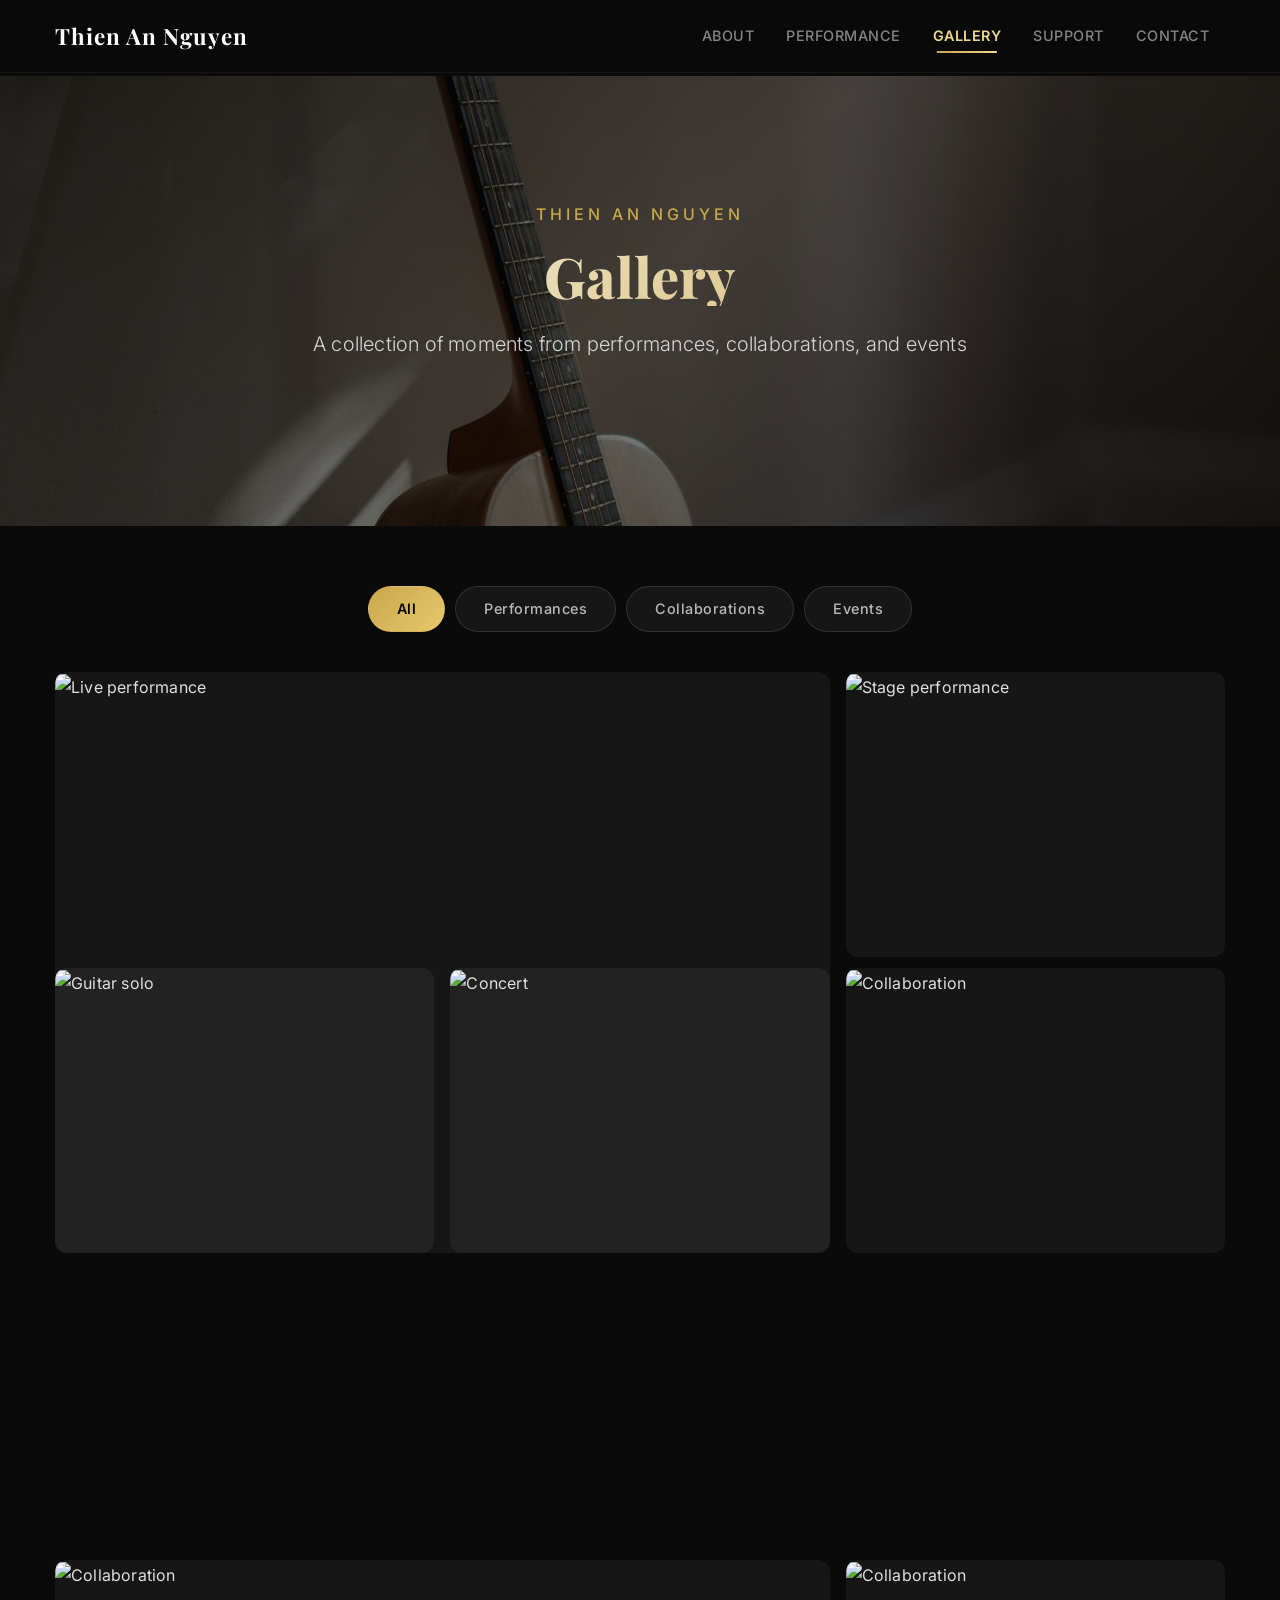
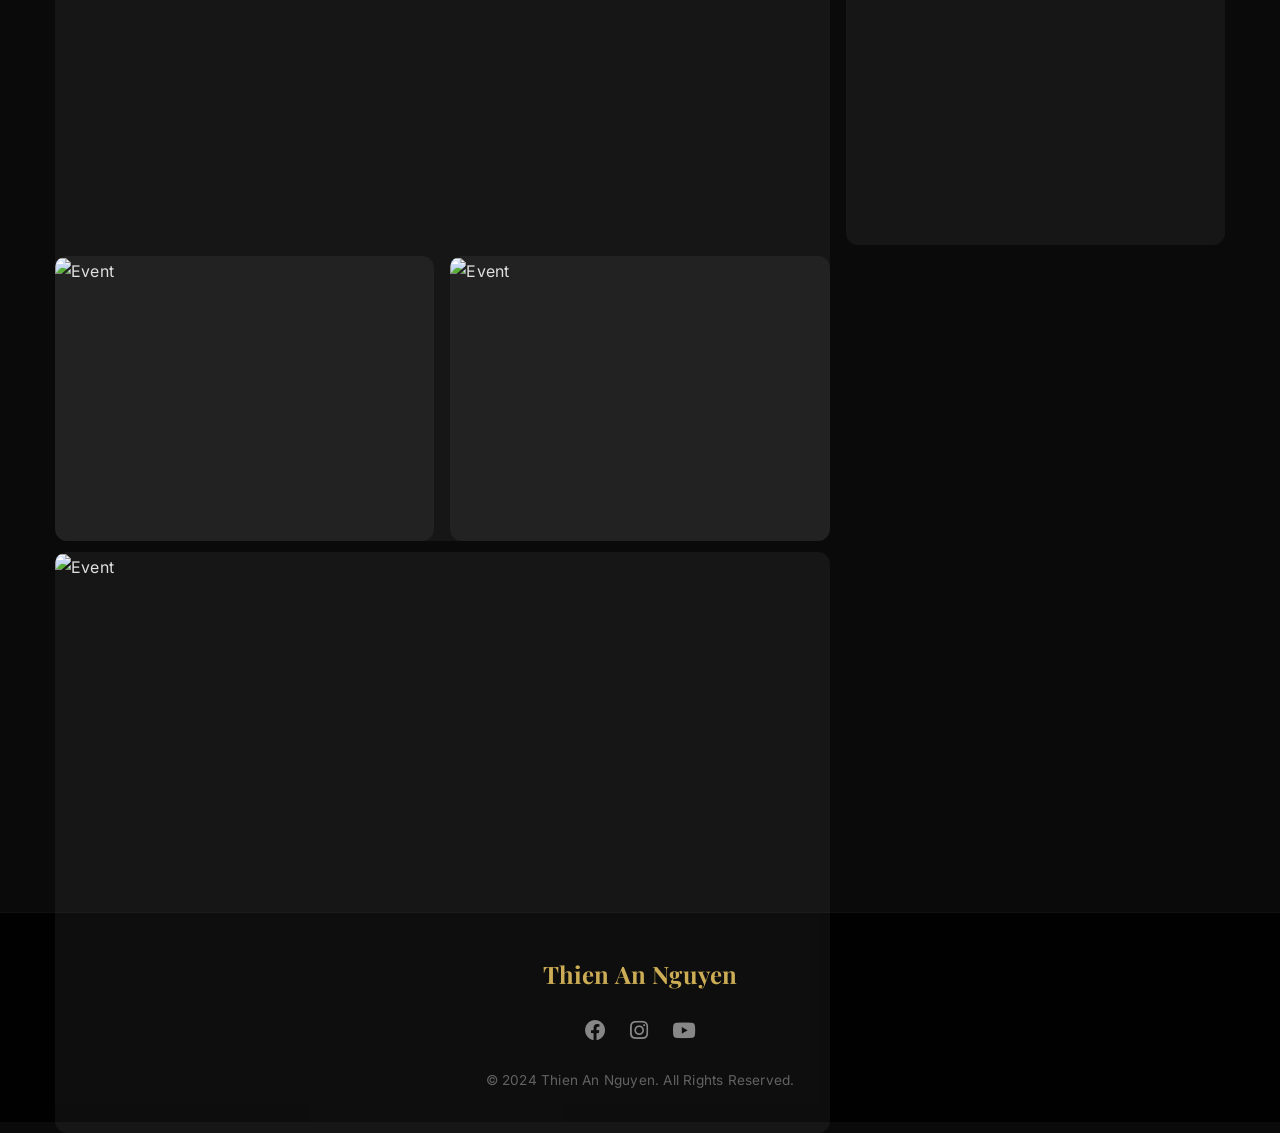
==== gallery/index.html @ f5f7342f "Add gallery page with CSS styles and lightbox functionality - Created index.html for the gallery pag" ====
<!DOCTYPE html>
<html lang="en">

<head>
    <meta charset="UTF-8">
    <meta name="viewport" content="width=device-width, initial-scale=1.0">
    <meta name="description"
        content="Photo gallery of Thien An Nguyen - performances, collaborations, and events.">
    <meta name="robots" content="index,follow">
    <link rel="icon" href="../favicon.ico" type="image/x-icon">
    <title>Gallery - Thien An Nguyen | Professional Guitarist</title>
    <link rel="stylesheet" href="https://maxcdn.bootstrapcdn.com/bootstrap/4.5.2/css/bootstrap.min.css">
    <link rel="stylesheet" href="https://cdnjs.cloudflare.com/ajax/libs/font-awesome/5.15.1/css/all.min.css">
    <link
        href="https://fonts.googleapis.com/css2?family=Inter:wght@300;400;500;600;700&family=Playfair+Display:wght@400;500;600;700;800&display=swap"
        rel="stylesheet">
    <link href="https://unpkg.com/aos@2.3.1/dist/aos.css" rel="stylesheet">
    <link rel="stylesheet" href="../styles.css">
    <link rel="stylesheet" href="gallery.css">
</head>

<body>
    <nav class="navbar navbar-expand-lg navbar-dark fixed-top">
        <div class="container">
            <a class="navbar-brand" href="../">Thien An Nguyen</a>
            <button class="navbar-toggler" type="button" data-toggle="collapse" data-target="#navbarNav"
                aria-controls="navbarNav" aria-expanded="false" aria-label="Toggle navigation">
                <span class="navbar-toggler-icon"></span>
            </button>
            <div class="collapse navbar-collapse" id="navbarNav">
                <ul class="navbar-nav ml-auto">
                    <li class="nav-item">
                        <a class="nav-link" href="../#about">About</a>
                    </li>
                    <li class="nav-item">
                        <a class="nav-link" href="../#featured-video">Performance</a>
                    </li>
                    <li class="nav-item">
                        <a class="nav-link active" href="./">Gallery</a>
                    </li>
                    <li class="nav-item">
                        <a class="nav-link" href="../#donate">Support</a>
                    </li>
                    <li class="nav-item">
                        <a class="nav-link" href="../#contact">Contact</a>
                    </li>
                </ul>
            </div>
        </div>
    </nav>

    <!-- Gallery Hero -->
    <header class="gallery-hero">
        <div class="hero-overlay"></div>
        <div class="container hero-content text-center text-white">
            <p class="hero-subtitle" data-aos="fade-down">Thien An Nguyen</p>
            <h1 class="hero-title" data-aos="fade-up" data-aos-delay="200">Gallery</h1>
            <p class="hero-tagline" data-aos="fade-up" data-aos-delay="400">A collection of moments from performances, collaborations, and events</p>
        </div>
    </header>

    <div class="container gallery-container">
        <!-- Filter Tabs -->
        <div class="gallery-filters text-center" data-aos="fade-up">
            <button class="filter-btn active" data-filter="all">All</button>
            <button class="filter-btn" data-filter="performance">Performances</button>
            <button class="filter-btn" data-filter="collaboration">Collaborations</button>
            <button class="filter-btn" data-filter="event">Events</button>
        </div>

        <!-- Gallery Grid -->
        <div class="gallery-full-grid" data-aos="fade-up" data-aos-delay="200">

            <!--
                HOW TO ADD PHOTOS:
                1. Place your image files in the ../images/gallery/ folder
                2. Copy one of the gallery-item blocks below
                3. Update the src to point to your image: ../images/gallery/your-photo.jpg
                4. Update the alt text to describe the photo
                5. Set data-category to: "performance", "collaboration", or "event"
                6. (Optional) Add class "gallery-item-wide" for a wider photo
                   or "gallery-item-tall" for a taller photo

                Example:
                <div class="gallery-item" data-category="performance">
                    <img src="../images/gallery/my-show.jpg" alt="Live show at venue name" loading="lazy">
                    <div class="gallery-overlay">
                        <div class="gallery-caption">
                            <h4>Show Title</h4>
                            <p>Venue or event name</p>
                        </div>
                    </div>
                </div>
            -->

            <!-- Performance Photos -->
            <div class="gallery-item gallery-item-wide" data-category="performance">
                <img src="../images/gallery/performance-1.jpg" alt="Live performance" loading="lazy">
                <div class="gallery-overlay">
                    <div class="gallery-caption">
                        <h4>Live Performance</h4>
                        <p>San Jose Museum of Arts</p>
                    </div>
                </div>
            </div>

            <div class="gallery-item" data-category="performance">
                <img src="../images/gallery/performance-2.jpg" alt="Stage performance" loading="lazy">
                <div class="gallery-overlay">
                    <div class="gallery-caption">
                        <h4>Stage Performance</h4>
                        <p>Description</p>
                    </div>
                </div>
            </div>

            <div class="gallery-item" data-category="performance">
                <img src="../images/gallery/performance-3.jpg" alt="Guitar solo" loading="lazy">
                <div class="gallery-overlay">
                    <div class="gallery-caption">
                        <h4>Guitar Solo</h4>
                        <p>Description</p>
                    </div>
                </div>
            </div>

            <div class="gallery-item gallery-item-tall" data-category="performance">
                <img src="../images/gallery/performance-4.jpg" alt="Concert" loading="lazy">
                <div class="gallery-overlay">
                    <div class="gallery-caption">
                        <h4>Concert</h4>
                        <p>Description</p>
                    </div>
                </div>
            </div>

            <!-- Collaboration Photos -->
            <div class="gallery-item" data-category="collaboration">
                <img src="../images/gallery/collab-1.jpg" alt="Collaboration" loading="lazy">
                <div class="gallery-overlay">
                    <div class="gallery-caption">
                        <h4>Collaboration</h4>
                        <p>Artist name</p>
                    </div>
                </div>
            </div>

            <div class="gallery-item gallery-item-wide" data-category="collaboration">
                <img src="../images/gallery/collab-2.jpg" alt="Collaboration" loading="lazy">
                <div class="gallery-overlay">
                    <div class="gallery-caption">
                        <h4>Collaboration</h4>
                        <p>Artist name</p>
                    </div>
                </div>
            </div>

            <div class="gallery-item" data-category="collaboration">
                <img src="../images/gallery/collab-3.jpg" alt="Collaboration" loading="lazy">
                <div class="gallery-overlay">
                    <div class="gallery-caption">
                        <h4>Collaboration</h4>
                        <p>Artist name</p>
                    </div>
                </div>
            </div>

            <!-- Event Photos -->
            <div class="gallery-item" data-category="event">
                <img src="../images/gallery/event-1.jpg" alt="Event" loading="lazy">
                <div class="gallery-overlay">
                    <div class="gallery-caption">
                        <h4>Event</h4>
                        <p>Event name</p>
                    </div>
                </div>
            </div>

            <div class="gallery-item" data-category="event">
                <img src="../images/gallery/event-2.jpg" alt="Event" loading="lazy">
                <div class="gallery-overlay">
                    <div class="gallery-caption">
                        <h4>Event</h4>
                        <p>Event name</p>
                    </div>
                </div>
            </div>

            <div class="gallery-item gallery-item-wide" data-category="event">
                <img src="../images/gallery/event-3.jpg" alt="Event" loading="lazy">
                <div class="gallery-overlay">
                    <div class="gallery-caption">
                        <h4>Event</h4>
                        <p>Event name</p>
                    </div>
                </div>
            </div>

        </div>
    </div>

    <!-- Lightbox -->
    <div id="lightbox" class="lightbox">
        <button class="lightbox-close" aria-label="Close lightbox">&times;</button>
        <button class="lightbox-prev" aria-label="Previous image"><i class="fas fa-chevron-left"></i></button>
        <img id="lightbox-img" src="" alt="Gallery image">
        <button class="lightbox-next" aria-label="Next image"><i class="fas fa-chevron-right"></i></button>
        <div class="lightbox-counter"><span id="lightbox-current">1</span> / <span id="lightbox-total">1</span></div>
    </div>

    <footer class="site-footer">
        <div class="container">
            <div class="footer-content">
                <p class="footer-brand">Thien An Nguyen</p>
                <div class="footer-social">
                    <a href="https://www.facebook.com/nguyenthienan95/" aria-label="Facebook"><i class="fab fa-facebook"></i></a>
                    <a href="https://www.instagram.com/nguyenthienan95/" aria-label="Instagram"><i class="fab fa-instagram"></i></a>
                    <a href="https://www.youtube.com/nta105" aria-label="YouTube"><i class="fab fa-youtube"></i></a>
                </div>
                <p class="footer-copy">&copy; 2024 Thien An Nguyen. All Rights Reserved.</p>
            </div>
        </div>
    </footer>

    <script src="https://code.jquery.com/jquery-3.5.1.slim.min.js"></script>
    <script src="https://cdn.jsdelivr.net/npm/@popperjs/core@2.5.4/dist/umd/popper.min.js"></script>
    <script src="https://maxcdn.bootstrapcdn.com/bootstrap/4.5.2/js/bootstrap.min.js"></script>
    <script src="https://unpkg.com/aos@2.3.1/dist/aos.js"></script>
    <script>AOS.init({ duration: 800, once: true, offset: 100 });</script>

    <script>
        // Gallery Filter
        (function () {
            const filterBtns = document.querySelectorAll('.filter-btn');
            const galleryItems = document.querySelectorAll('.gallery-full-grid .gallery-item');

            filterBtns.forEach(btn => {
                btn.addEventListener('click', () => {
                    filterBtns.forEach(b => b.classList.remove('active'));
                    btn.classList.add('active');

                    const filter = btn.getAttribute('data-filter');

                    galleryItems.forEach(item => {
                        if (filter === 'all' || item.getAttribute('data-category') === filter) {
                            item.style.display = '';
                            item.style.animation = 'fadeIn 0.4s ease forwards';
                        } else {
                            item.style.display = 'none';
                        }
                    });
                });
            });
        })();

        // Gallery Lightbox
        (function () {
            const lightbox = document.getElementById('lightbox');
            const lightboxImg = document.getElementById('lightbox-img');
            const lightboxCurrent = document.getElementById('lightbox-current');
            const lightboxTotal = document.getElementById('lightbox-total');
            const galleryItems = document.querySelectorAll('.gallery-full-grid .gallery-item');
            let currentIndex = 0;

            function getVisibleImages() {
                return Array.from(galleryItems)
                    .filter(item => item.style.display !== 'none')
                    .map(item => item.querySelector('img').src);
            }

            galleryItems.forEach((item, index) => {
                item.addEventListener('click', () => {
                    const visibleImages = getVisibleImages();
                    const clickedSrc = item.querySelector('img').src;
                    currentIndex = visibleImages.indexOf(clickedSrc);
                    lightboxImg.src = visibleImages[currentIndex];
                    lightboxCurrent.textContent = currentIndex + 1;
                    lightboxTotal.textContent = visibleImages.length;
                    lightbox.classList.add('active');
                    document.body.style.overflow = 'hidden';
                });
            });

            lightbox.querySelector('.lightbox-close').addEventListener('click', closeLightbox);
            lightbox.querySelector('.lightbox-prev').addEventListener('click', () => navigate(-1));
            lightbox.querySelector('.lightbox-next').addEventListener('click', () => navigate(1));

            lightbox.addEventListener('click', (e) => {
                if (e.target === lightbox) closeLightbox();
            });

            document.addEventListener('keydown', (e) => {
                if (!lightbox.classList.contains('active')) return;
                if (e.key === 'Escape') closeLightbox();
                if (e.key === 'ArrowLeft') navigate(-1);
                if (e.key === 'ArrowRight') navigate(1);
            });

            function closeLightbox() {
                lightbox.classList.remove('active');
                document.body.style.overflow = '';
            }

            function navigate(dir) {
                const visibleImages = getVisibleImages();
                currentIndex = (currentIndex + dir + visibleImages.length) % visibleImages.length;
                lightboxImg.src = visibleImages[currentIndex];
                lightboxCurrent.textContent = currentIndex + 1;
                lightboxTotal.textContent = visibleImages.length;
            }
        })();
    </script>

    <!-- Back to Top Button -->
    <button id="back-to-top" aria-label="Back to top"
        style="display:none;position:fixed;bottom:1rem;right:1rem;z-index:1000;">&#8593;</button>
    <script>
        const backBtn = document.getElementById('back-to-top');
        window.addEventListener('scroll', () => {
            if (window.scrollY > 300) {
                backBtn.style.display = 'flex';
                backBtn.style.alignItems = 'center';
                backBtn.style.justifyContent = 'center';
            } else {
                backBtn.style.display = 'none';
            }
        });
        backBtn.addEventListener('click', () => {
            window.scrollTo({ top: 0, behavior: 'smooth' });
        });
    </script>
</body>

</html>
---- styles.css ----
/* ===== BASE & RESET ===== */
* {
    margin: 0;
    padding: 0;
    box-sizing: border-box;
}

html {
    scroll-behavior: smooth;
    scroll-padding-top: 76px;
}

body {
    font-family: 'Inter', -apple-system, BlinkMacSystemFont, sans-serif;
    letter-spacing: 0.2px;
    line-height: 1.7;
    color: #e0e0e0;
    background: #0a0a0a;
    position: relative;
    padding-top: 0;
    overflow-x: hidden;
}

/* ===== NAVBAR ===== */
.navbar {
    background-color: rgba(10, 10, 10, 0.9);
    backdrop-filter: blur(20px);
    -webkit-backdrop-filter: blur(20px);
    box-shadow: 0 1px 0 rgba(255, 255, 255, 0.05);
    padding: 12px 0;
    transition: all 0.3s ease;
    z-index: 1000;
}

.navbar-brand {
    font-family: 'Playfair Display', serif;
    font-weight: 700;
    font-size: 1.4rem;
    letter-spacing: 1px;
}

.nav-link {
    font-weight: 500;
    font-size: 0.9rem;
    letter-spacing: 0.5px;
    text-transform: uppercase;
    padding: 8px 16px !important;
    transition: all 0.3s ease;
    position: relative;
}

.nav-link::after {
    content: '';
    position: absolute;
    bottom: 4px;
    left: 50%;
    width: 0;
    height: 2px;
    background: linear-gradient(90deg, #c9a84c, #f0d78c);
    transition: all 0.3s ease;
    transform: translateX(-50%);
}

.nav-link:hover::after,
.nav-link.active::after {
    width: 60%;
}

.nav-link:hover {
    color: #f0d78c !important;
}

.nav-link.active {
    color: #f0d78c !important;
    font-weight: 600;
}

/* ===== HERO SECTION ===== */
.hero-section {
    min-height: 100vh;
    display: flex;
    align-items: center;
    justify-content: center;
    position: relative;
    background: url('images/background.avif') no-repeat center center;
    background-size: cover;
    background-attachment: fixed;
}

.hero-overlay {
    position: absolute;
    top: 0;
    left: 0;
    width: 100%;
    height: 100%;
    background: linear-gradient(
        135deg,
        rgba(0, 0, 0, 0.75) 0%,
        rgba(0, 0, 0, 0.5) 50%,
        rgba(0, 0, 0, 0.75) 100%
    );
    z-index: 1;
}

.hero-content {
    position: relative;
    z-index: 2;
    padding: 40px 20px;
}

.hero-subtitle {
    font-size: 1rem;
    font-weight: 500;
    letter-spacing: 4px;
    text-transform: uppercase;
    color: #c9a84c;
    margin-bottom: 16px;
}

.hero-title {
    font-family: 'Playfair Display', serif;
    font-size: 4.5rem;
    font-weight: 800;
    line-height: 1.1;
    margin-bottom: 20px;
    background: linear-gradient(135deg, #ffffff 0%, #c9a84c 100%);
    -webkit-background-clip: text;
    -webkit-text-fill-color: transparent;
    background-clip: text;
}

.hero-tagline {
    font-size: 1.25rem;
    color: rgba(255, 255, 255, 0.8);
    margin-bottom: 40px;
    font-weight: 300;
}

.hero-cta {
    display: flex;
    gap: 16px;
    justify-content: center;
    flex-wrap: wrap;
}

.btn-hero-primary {
    padding: 14px 36px;
    background: linear-gradient(135deg, #c9a84c, #e8c86e);
    color: #0a0a0a;
    font-weight: 600;
    font-size: 0.95rem;
    letter-spacing: 1px;
    text-transform: uppercase;
    border: none;
    border-radius: 50px;
    text-decoration: none;
    transition: all 0.3s ease;
}

.btn-hero-primary:hover {
    transform: translateY(-2px);
    box-shadow: 0 8px 30px rgba(201, 168, 76, 0.4);
    color: #0a0a0a;
    text-decoration: none;
}

.btn-hero-secondary {
    padding: 14px 36px;
    background: transparent;
    color: #fff;
    font-weight: 600;
    font-size: 0.95rem;
    letter-spacing: 1px;
    text-transform: uppercase;
    border: 2px solid rgba(255, 255, 255, 0.3);
    border-radius: 50px;
    text-decoration: none;
    transition: all 0.3s ease;
}

.btn-hero-secondary:hover {
    border-color: #c9a84c;
    color: #c9a84c;
    text-decoration: none;
}

.hero-scroll-indicator {
    position: absolute;
    bottom: 30px;
    left: 50%;
    transform: translateX(-50%);
    z-index: 2;
    animation: bounce 2s infinite;
}

.hero-scroll-indicator a {
    color: rgba(255, 255, 255, 0.5);
    font-size: 1.5rem;
    text-decoration: none;
    transition: color 0.3s ease;
}

.hero-scroll-indicator a:hover {
    color: #c9a84c;
}

@keyframes bounce {
    0%, 20%, 50%, 80%, 100% { transform: translateX(-50%) translateY(0); }
    40% { transform: translateX(-50%) translateY(-10px); }
    60% { transform: translateX(-50%) translateY(-5px); }
}

/* ===== SECTION COMMON ===== */
.container {
    max-width: 1200px;
}

.container.mt-5 {
    padding-top: 40px;
}

section {
    padding: 50px 40px;
    background: rgba(255, 255, 255, 0.03);
    border: 1px solid rgba(255, 255, 255, 0.06);
    border-radius: 16px;
    margin-bottom: 60px;
    backdrop-filter: blur(10px);
    transition: transform 0.3s ease;
    color: #fff;
}

section:hover {
    transform: translateY(-2px);
}

.section-header h2 {
    font-family: 'Playfair Display', serif;
    font-size: 2.5rem;
    font-weight: 700;
    color: #fff;
    text-shadow: none;
}

.section-divider {
    width: 60px;
    height: 3px;
    background: linear-gradient(90deg, #c9a84c, #e8c86e);
    margin: 12px auto 16px;
    border-radius: 2px;
}

.section-subtitle {
    font-size: 1.1rem;
    color: rgba(255, 255, 255, 0.6);
    font-weight: 300;
    margin-top: 8px;
}

/* ===== TYPOGRAPHY ===== */
h1, h2, h3 {
    font-family: 'Playfair Display', serif;
    text-shadow: none;
    color: #fff;
}

p, li {
    font-size: 1.05rem;
    line-height: 1.8;
    color: rgba(255, 255, 255, 0.85);
    text-shadow: none;
}

a {
    color: #c9a84c;
    transition: color 0.3s ease;
}

a:hover {
    color: #e8c86e;
}

/* ===== ABOUT SECTION ===== */
.profile-image {
    width: 100%;
    height: auto;
    max-width: 380px;
    object-fit: contain;
    border: 2px solid rgba(201, 168, 76, 0.3);
    box-shadow: 0 20px 60px rgba(0, 0, 0, 0.3);
    border-radius: 16px;
    transition: transform 0.3s ease, box-shadow 0.3s ease;
}

.profile-image:hover {
    transform: scale(1.02);
    box-shadow: 0 25px 70px rgba(0, 0, 0, 0.4);
}

#about ul {
    list-style: none;
    padding-left: 0;
}

#about ul li {
    padding: 8px 0;
    padding-left: 24px;
    position: relative;
}

#about ul li::before {
    content: '';
    position: absolute;
    left: 0;
    top: 16px;
    width: 8px;
    height: 8px;
    background: #c9a84c;
    border-radius: 50%;
}

/* ===== VIDEO SECTION ===== */
.video-container {
    max-width: 900px;
    margin: 0 auto 60px;
}

.video-wrapper {
    position: relative;
    border-radius: 12px;
    overflow: hidden;
    box-shadow: 0 20px 60px rgba(0, 0, 0, 0.3);
}

.video-overlay {
    position: absolute;
    top: 0;
    left: 0;
    width: 100%;
    height: 100%;
    background: rgba(0, 0, 0, 0.5);
    display: flex;
    justify-content: center;
    align-items: center;
    cursor: pointer;
    z-index: 1;
    transition: opacity 0.3s ease;
}

.video-overlay.hidden {
    opacity: 0;
    pointer-events: none;
}

.play-button {
    background: rgba(201, 168, 76, 0.9);
    border: none;
    border-radius: 50%;
    width: 80px;
    height: 80px;
    display: flex;
    justify-content: center;
    align-items: center;
    transition: transform 0.3s ease, box-shadow 0.3s ease;
}

.play-button i {
    color: #0a0a0a;
    font-size: 1.8rem;
    margin-left: 4px;
}

.play-button:hover {
    transform: scale(1.15);
    background: #c9a84c;
    box-shadow: 0 0 40px rgba(201, 168, 76, 0.5);
}

/* ===== GALLERY SECTION ===== */
.gallery-grid {
    display: grid;
    grid-template-columns: repeat(3, 1fr);
    gap: 16px;
    margin-top: 20px;
}

.gallery-item {
    position: relative;
    overflow: hidden;
    border-radius: 12px;
    cursor: pointer;
    aspect-ratio: 4/3;
    background: rgba(255, 255, 255, 0.05);
}

.gallery-item img {
    width: 100%;
    height: 100%;
    object-fit: cover;
    transition: transform 0.5s ease;
}

.gallery-item:hover img {
    transform: scale(1.1);
}

.gallery-overlay {
    position: absolute;
    top: 0;
    left: 0;
    width: 100%;
    height: 100%;
    background: rgba(0, 0, 0, 0.5);
    display: flex;
    align-items: center;
    justify-content: center;
    opacity: 0;
    transition: opacity 0.3s ease;
}

.gallery-overlay i {
    color: #fff;
    font-size: 1.5rem;
}

.gallery-item:hover .gallery-overlay {
    opacity: 1;
}

/* Gallery highlights on main page - 2x2 grid */
.gallery-highlights {
    grid-template-columns: repeat(2, 1fr);
    max-width: 900px;
    margin: 0 auto;
}

/* View Full Gallery button */
.btn-view-gallery {
    display: inline-block;
    padding: 14px 40px;
    background: transparent;
    color: #c9a84c;
    font-weight: 600;
    font-size: 0.95rem;
    letter-spacing: 1px;
    text-transform: uppercase;
    border: 2px solid rgba(201, 168, 76, 0.4);
    border-radius: 50px;
    text-decoration: none;
    transition: all 0.3s ease;
    margin-top: 10px;
}

.btn-view-gallery:hover {
    background: linear-gradient(135deg, #c9a84c, #e8c86e);
    color: #0a0a0a;
    border-color: transparent;
    text-decoration: none;
    transform: translateY(-2px);
    box-shadow: 0 8px 30px rgba(201, 168, 76, 0.3);
}

@media (max-width: 767px) {
    .gallery-grid {
        grid-template-columns: repeat(2, 1fr);
        gap: 10px;
    }
}

@media (max-width: 480px) {
    .gallery-grid {
        grid-template-columns: 1fr;
    }
}

/* ===== LIGHTBOX ===== */
.lightbox {
    position: fixed;
    top: 0;
    left: 0;
    width: 100%;
    height: 100%;
    background: rgba(0, 0, 0, 0.95);
    display: flex;
    align-items: center;
    justify-content: center;
    z-index: 9999;
    opacity: 0;
    visibility: hidden;
    transition: opacity 0.3s ease, visibility 0.3s ease;
}

.lightbox.active {
    opacity: 1;
    visibility: visible;
}

.lightbox img {
    max-width: 90%;
    max-height: 85vh;
    border-radius: 8px;
    object-fit: contain;
}

.lightbox-close {
    position: absolute;
    top: 20px;
    right: 30px;
    font-size: 2.5rem;
    color: #fff;
    background: none;
    border: none;
    cursor: pointer;
    transition: color 0.3s ease;
    z-index: 10000;
}

.lightbox-close:hover {
    color: #c9a84c;
}

.lightbox-prev,
.lightbox-next {
    position: absolute;
    top: 50%;
    transform: translateY(-50%);
    font-size: 2rem;
    color: #fff;
    background: rgba(255, 255, 255, 0.1);
    border: none;
    cursor: pointer;
    padding: 15px 20px;
    border-radius: 50%;
    transition: all 0.3s ease;
}

.lightbox-prev { left: 20px; }
.lightbox-next { right: 20px; }

.lightbox-prev:hover,
.lightbox-next:hover {
    background: rgba(201, 168, 76, 0.3);
    color: #c9a84c;
}

/* ===== SUPPORT / DONATE SECTION ===== */
#donate {
    max-width: 800px;
    margin: 0 auto 60px;
}

#donate > p {
    text-align: center;
    max-width: 700px;
    margin: 0 auto 40px;
    font-size: 1.1rem;
    color: rgba(255, 255, 255, 0.7);
}

.support-card {
    text-align: center;
    padding: 30px;
    background: rgba(255, 255, 255, 0.04);
    border: 1px solid rgba(255, 255, 255, 0.08);
    border-radius: 12px;
    margin: 0 auto;
    max-width: 600px;
    transition: transform 0.3s ease, box-shadow 0.3s ease;
}

.support-card:hover {
    transform: translateY(-4px);
    box-shadow: 0 12px 40px rgba(0, 0, 0, 0.2);
    border-color: rgba(201, 168, 76, 0.2);
}

.support-card h3 {
    font-size: 1.8rem;
    margin-bottom: 16px;
    color: #c9a84c;
}

.support-card p {
    font-size: 1.2rem;
    margin-bottom: 8px;
}

.qr-container {
    padding: 20px;
    background: rgba(255, 255, 255, 0.08);
    border-radius: 12px;
    margin: 0 auto;
    max-width: 500px;
}

.venmo-qr {
    width: 100%;
    max-width: 400px;
    height: auto;
    display: block;
    margin: 0 auto;
    border-radius: 8px;
}

/* ===== CONTACT FORM ===== */
.contact-form .form-control {
    background: rgba(255, 255, 255, 0.06);
    border: 1px solid rgba(255, 255, 255, 0.1);
    border-radius: 10px;
    color: #fff;
    padding: 14px 18px;
    font-size: 1rem;
    transition: all 0.3s ease;
}

.contact-form .form-control::placeholder {
    color: rgba(255, 255, 255, 0.35);
}

.contact-form .form-control:focus {
    background: rgba(255, 255, 255, 0.08);
    border-color: rgba(201, 168, 76, 0.5);
    box-shadow: 0 0 0 3px rgba(201, 168, 76, 0.1);
    color: #fff;
}

.contact-form label {
    font-weight: 500;
    font-size: 0.9rem;
    letter-spacing: 0.5px;
    color: rgba(255, 255, 255, 0.7);
    margin-bottom: 6px;
}

.btn-submit {
    padding: 14px 48px;
    background: linear-gradient(135deg, #c9a84c, #e8c86e);
    color: #0a0a0a;
    font-weight: 600;
    font-size: 1rem;
    letter-spacing: 1px;
    text-transform: uppercase;
    border: none;
    border-radius: 50px;
    cursor: pointer;
    transition: all 0.3s ease;
    margin-top: 10px;
}

.btn-submit:hover {
    transform: translateY(-2px);
    box-shadow: 0 8px 30px rgba(201, 168, 76, 0.4);
}

/* ===== CONNECT / CONTACT INFO ===== */
.contact-info-card {
    padding: 20px;
    background: rgba(255, 255, 255, 0.04);
    border: 1px solid rgba(255, 255, 255, 0.08);
    border-radius: 12px;
    transition: all 0.3s ease;
}

.contact-info-card:hover {
    border-color: rgba(201, 168, 76, 0.2);
}

.contact-icon {
    width: 50px;
    height: 50px;
    display: flex;
    align-items: center;
    justify-content: center;
    background: rgba(201, 168, 76, 0.1);
    border-radius: 50%;
    margin: 0 auto 12px;
    color: #c9a84c;
    font-size: 1.2rem;
}

.contact-info-card p {
    margin: 0;
    font-size: 1rem;
}

.contact-info-card a {
    color: #c9a84c;
    text-decoration: none;
}

/* Social Icons */
.social-icon {
    display: block;
    text-align: center;
    margin: 0 auto;
    text-decoration: none;
    padding: 15px;
}

.social-handle {
    display: block;
    text-align: center;
    margin-top: 10px;
    font-size: 0.9rem;
    color: rgba(255, 255, 255, 0.7);
}

.social-icon i {
    font-size: 2.5rem;
    transition: all 0.3s ease;
}

.social-icon:hover i {
    transform: scale(1.15);
    filter: brightness(1.3);
}

.facebook i { color: #1877F2; }

.instagram i {
    background: radial-gradient(circle farthest-corner at 30% 107%, #fdf497 0%, #fdf497 5%, #fd5949 45%, #d6249f 60%, #285AEB 90%);
    -webkit-background-clip: text;
    -webkit-text-fill-color: transparent;
    background-clip: text;
}

.youtube i { color: #FF0000; }

.social-card {
    padding: 15px;
    border-radius: 12px;
    transition: all 0.3s ease;
}

.social-card:hover {
    transform: translateY(-4px);
    background: rgba(255, 255, 255, 0.05);
}

/* ===== FOOTER ===== */
.site-footer {
    background: rgba(0, 0, 0, 0.9);
    border-top: 1px solid rgba(255, 255, 255, 0.06);
    padding: 40px 0 30px;
    margin-top: 0;
    color: #fff;
}

.footer-content {
    text-align: center;
}

.footer-brand {
    font-family: 'Playfair Display', serif;
    font-size: 1.5rem;
    font-weight: 700;
    color: #c9a84c;
    margin-bottom: 16px;
}

.footer-social {
    display: flex;
    gap: 24px;
    justify-content: center;
    margin-bottom: 20px;
}

.footer-social a {
    color: rgba(255, 255, 255, 0.5);
    font-size: 1.3rem;
    transition: all 0.3s ease;
    text-decoration: none;
}

.footer-social a:hover {
    color: #c9a84c;
    transform: translateY(-2px);
}

.footer-copy {
    font-size: 0.85rem;
    color: rgba(255, 255, 255, 0.35);
    margin: 0;
}

/* ===== BACK TO TOP ===== */
#back-to-top {
    display: none;
    position: fixed;
    bottom: 1.5rem;
    right: 1.5rem;
    background: linear-gradient(135deg, #c9a84c, #e8c86e) !important;
    color: #0a0a0a !important;
    border: none;
    border-radius: 50%;
    width: 48px;
    height: 48px;
    font-size: 1.3rem;
    cursor: pointer;
    z-index: 1000;
    transition: all 0.3s ease;
    box-shadow: 0 4px 20px rgba(201, 168, 76, 0.3);
}

#back-to-top:hover {
    transform: translateY(-3px);
    box-shadow: 0 8px 30px rgba(201, 168, 76, 0.5);
}

/* ===== UTILITY ===== */
.hidden {
    display: none !important;
}

/* ===== RESPONSIVE ===== */
@media (max-width: 991px) {
    .hero-title {
        font-size: 3rem;
    }

    section {
        padding: 35px 25px;
    }
}

@media (max-width: 767px) {
    .hero-title {
        font-size: 2.5rem;
    }

    .hero-subtitle {
        font-size: 0.85rem;
        letter-spacing: 2px;
    }

    .hero-tagline {
        font-size: 1rem;
    }

    .section-header h2 {
        font-size: 2rem;
    }

    section {
        padding: 30px 20px;
        margin-bottom: 40px;
    }

    .profile-image {
        max-width: 280px;
    }

    .venmo-qr {
        max-width: 300px;
    }

    .btn-hero-primary,
    .btn-hero-secondary {
        padding: 12px 28px;
        font-size: 0.85rem;
    }
}

@media (max-width: 480px) {
    .hero-title {
        font-size: 2rem;
    }

    .hero-cta {
        flex-direction: column;
        align-items: center;
    }
}
---- gallery/gallery.css ----
/* ===== Gallery Page Specific Styles ===== */

body {
    padding-top: 76px;
}

/* Gallery Hero - shorter than main page */
.gallery-hero {
    min-height: 50vh;
    display: flex;
    align-items: center;
    justify-content: center;
    position: relative;
    background: url('../images/background.avif') no-repeat center center;
    background-size: cover;
    background-attachment: fixed;
}

.gallery-hero .hero-title {
    font-size: 3.5rem;
}

/* Gallery Container */
.gallery-container {
    padding: 60px 15px 80px;
}

/* Filter Buttons */
.gallery-filters {
    margin-bottom: 40px;
    display: flex;
    flex-wrap: wrap;
    gap: 10px;
    justify-content: center;
}

.filter-btn {
    padding: 10px 28px;
    background: rgba(255, 255, 255, 0.05);
    border: 1px solid rgba(255, 255, 255, 0.12);
    border-radius: 50px;
    color: rgba(255, 255, 255, 0.7);
    font-family: 'Inter', sans-serif;
    font-size: 0.9rem;
    font-weight: 500;
    letter-spacing: 0.5px;
    cursor: pointer;
    transition: all 0.3s ease;
}

.filter-btn:hover {
    background: rgba(201, 168, 76, 0.1);
    border-color: rgba(201, 168, 76, 0.3);
    color: #c9a84c;
}

.filter-btn.active {
    background: linear-gradient(135deg, #c9a84c, #e8c86e);
    border-color: transparent;
    color: #0a0a0a;
    font-weight: 600;
}

/* Masonry-style Gallery Grid */
.gallery-full-grid {
    display: grid;
    grid-template-columns: repeat(3, 1fr);
    grid-auto-rows: 280px;
    gap: 16px;
}

.gallery-full-grid .gallery-item {
    position: relative;
    overflow: hidden;
    border-radius: 12px;
    cursor: pointer;
    background: rgba(255, 255, 255, 0.05);
}

.gallery-full-grid .gallery-item img {
    width: 100%;
    height: 100%;
    object-fit: cover;
    transition: transform 0.6s ease;
}

.gallery-full-grid .gallery-item:hover img {
    transform: scale(1.08);
}

/* Wide items span 2 columns */
.gallery-item-wide {
    grid-column: span 2;
}

/* Tall items span 2 rows */
.gallery-item-tall {
    grid-row: span 2;
}

/* Gallery overlay with caption */
.gallery-full-grid .gallery-overlay {
    position: absolute;
    top: 0;
    left: 0;
    width: 100%;
    height: 100%;
    background: linear-gradient(
        to top,
        rgba(0, 0, 0, 0.8) 0%,
        rgba(0, 0, 0, 0) 60%
    );
    display: flex;
    align-items: flex-end;
    padding: 24px;
    opacity: 0;
    transition: opacity 0.3s ease;
}

.gallery-full-grid .gallery-item:hover .gallery-overlay {
    opacity: 1;
}

.gallery-caption h4 {
    font-family: 'Playfair Display', serif;
    font-size: 1.2rem;
    font-weight: 600;
    color: #fff;
    margin-bottom: 4px;
}

.gallery-caption p {
    font-size: 0.85rem;
    color: rgba(255, 255, 255, 0.7);
    margin: 0;
}

/* Lightbox counter */
.lightbox-counter {
    position: absolute;
    bottom: 24px;
    left: 50%;
    transform: translateX(-50%);
    color: rgba(255, 255, 255, 0.6);
    font-size: 0.9rem;
    font-weight: 500;
    letter-spacing: 2px;
}

/* Fade-in animation for filtered items */
@keyframes fadeIn {
    from {
        opacity: 0;
        transform: scale(0.95);
    }
    to {
        opacity: 1;
        transform: scale(1);
    }
}

/* Responsive */
@media (max-width: 991px) {
    .gallery-full-grid {
        grid-template-columns: repeat(2, 1fr);
        grid-auto-rows: 240px;
    }

    .gallery-hero .hero-title {
        font-size: 2.8rem;
    }
}

@media (max-width: 575px) {
    .gallery-full-grid {
        grid-template-columns: 1fr;
        grid-auto-rows: 250px;
    }

    .gallery-item-wide {
        grid-column: span 1;
    }

    .gallery-container {
        padding: 40px 10px 60px;
    }

    .gallery-hero .hero-title {
        font-size: 2.2rem;
    }

    .filter-btn {
        padding: 8px 20px;
        font-size: 0.8rem;
    }
}
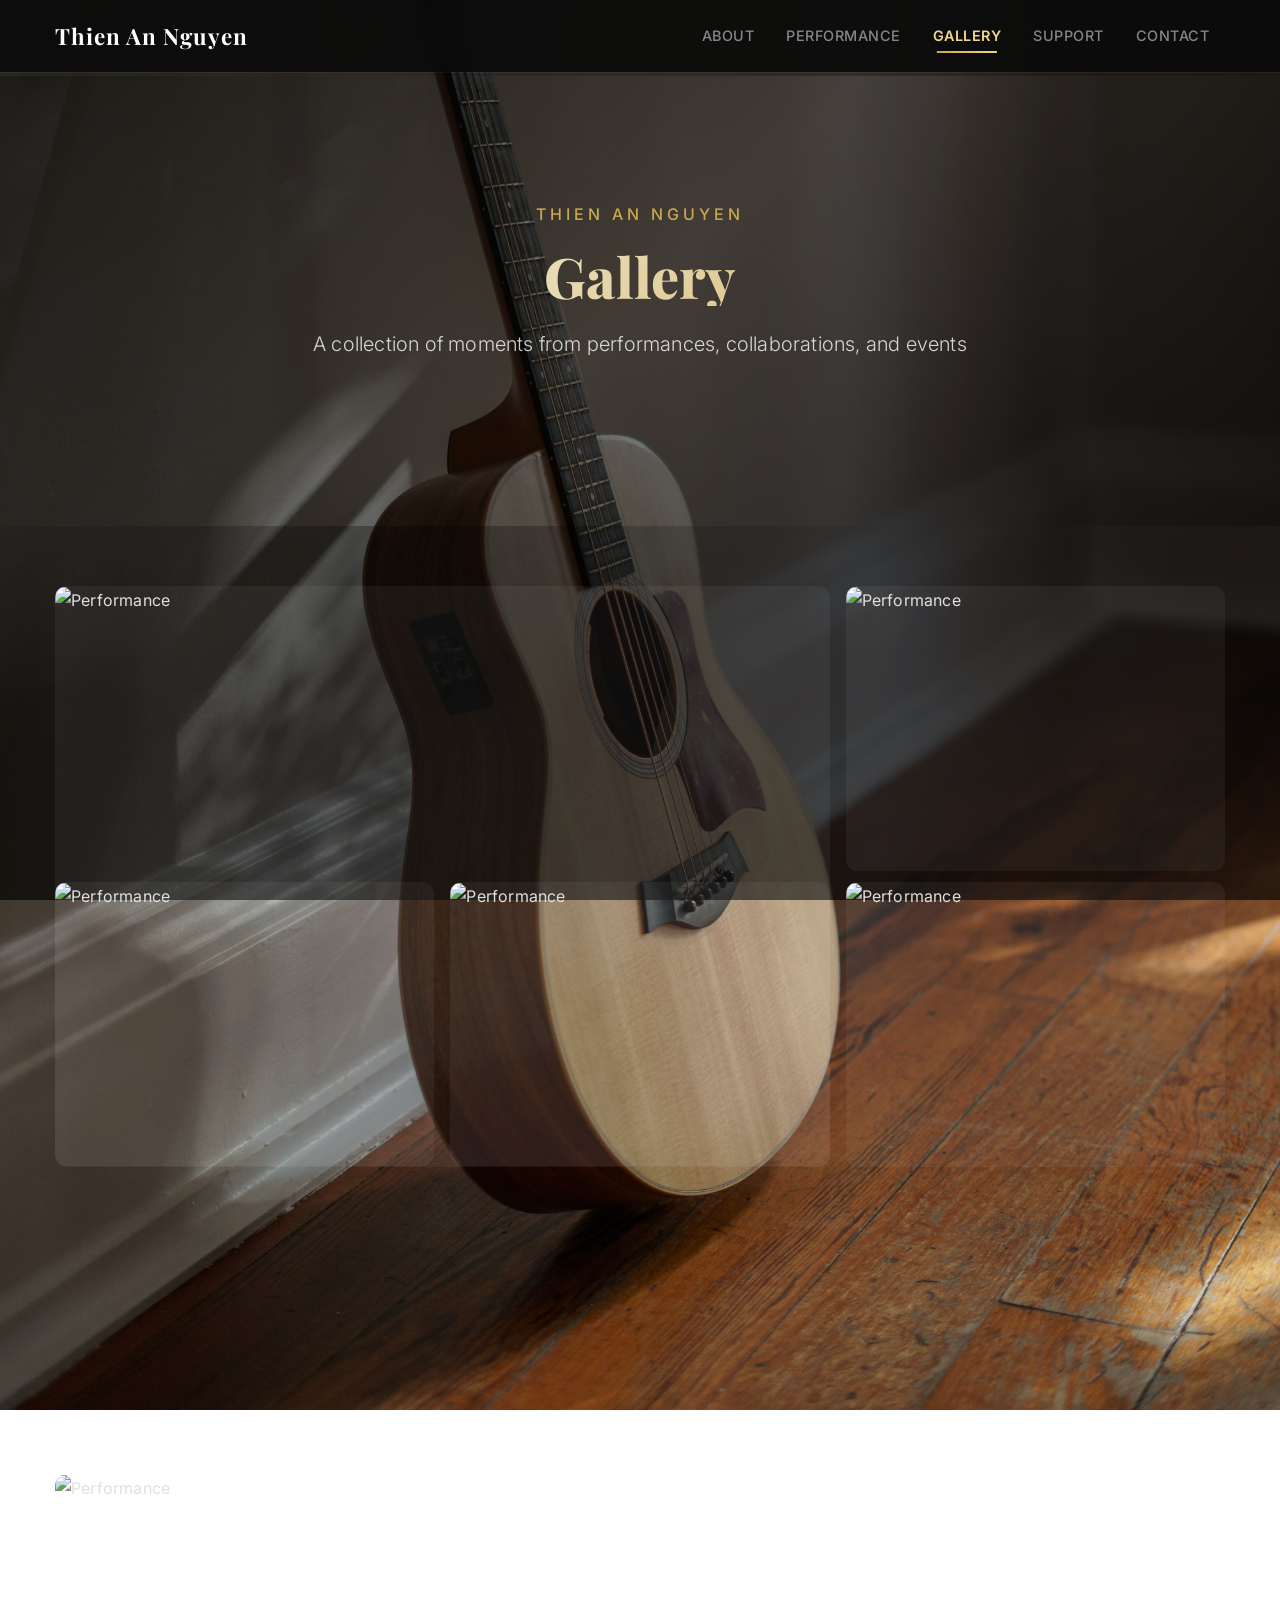
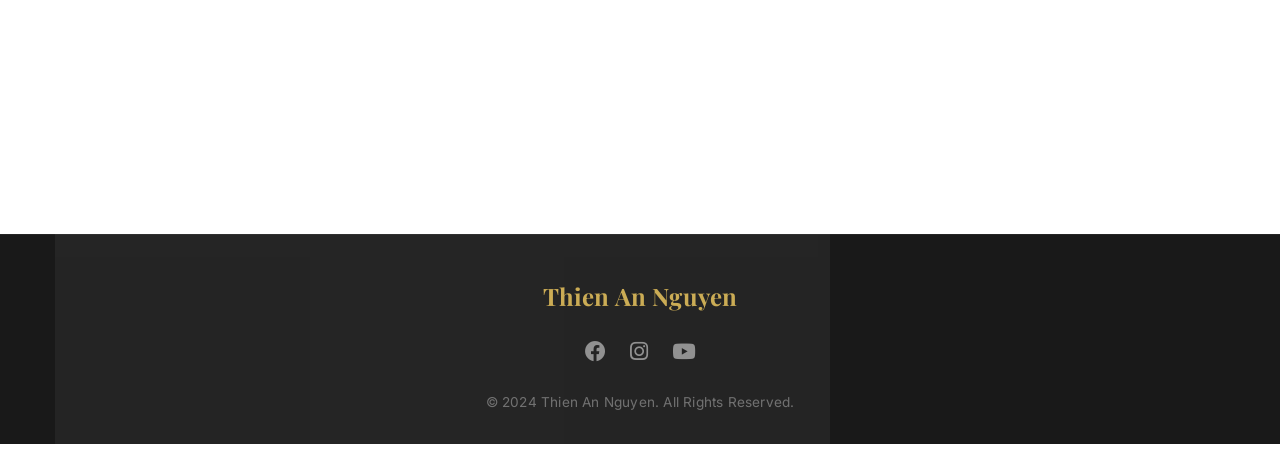
==== commit 0e6eac86: "refactor: remove filter buttons and related functionality from gallery, update video section layout " ====
--- a/gallery/index.html
+++ b/gallery/index.html
@@ -60,16 +60,8 @@
     </header>
 
     <div class="container gallery-container">
-        <!-- Filter Tabs -->
-        <div class="gallery-filters text-center" data-aos="fade-up">
-            <button class="filter-btn active" data-filter="all">All</button>
-            <button class="filter-btn" data-filter="performance">Performances</button>
-            <button class="filter-btn" data-filter="collaboration">Collaborations</button>
-            <button class="filter-btn" data-filter="event">Events</button>
-        </div>
-
         <!-- Gallery Grid -->
-        <div class="gallery-full-grid" data-aos="fade-up" data-aos-delay="200">
+        <div class="gallery-full-grid" data-aos="fade-up">
 
             <!--
                 HOW TO ADD PHOTOS:
@@ -77,12 +69,11 @@
                 2. Copy one of the gallery-item blocks below
                 3. Update the src to point to your image: ../images/gallery/your-photo.jpg
                 4. Update the alt text to describe the photo
-                5. Set data-category to: "performance", "collaboration", or "event"
-                6. (Optional) Add class "gallery-item-wide" for a wider photo
+                5. (Optional) Add class "gallery-item-wide" for a wider photo
                    or "gallery-item-tall" for a taller photo
 
                 Example:
-                <div class="gallery-item" data-category="performance">
+                <div class="gallery-item">
                     <img src="../images/gallery/my-show.jpg" alt="Live show at venue name" loading="lazy">
                     <div class="gallery-overlay">
                         <div class="gallery-caption">
@@ -93,105 +84,62 @@
                 </div>
             -->
 
-            <!-- Performance Photos -->
-            <div class="gallery-item gallery-item-wide" data-category="performance">
-                <img src="../images/gallery/performance-1.jpg" alt="Live performance" loading="lazy">
-                <div class="gallery-overlay">
-                    <div class="gallery-caption">
-                        <h4>Live Performance</h4>
-                        <p>San Jose Museum of Arts</p>
-                    </div>
-                </div>
-            </div>
-
-            <div class="gallery-item" data-category="performance">
-                <img src="../images/gallery/performance-2.jpg" alt="Stage performance" loading="lazy">
-                <div class="gallery-overlay">
-                    <div class="gallery-caption">
-                        <h4>Stage Performance</h4>
-                        <p>Description</p>
-                    </div>
-                </div>
-            </div>
-
-            <div class="gallery-item" data-category="performance">
-                <img src="../images/gallery/performance-3.jpg" alt="Guitar solo" loading="lazy">
-                <div class="gallery-overlay">
-                    <div class="gallery-caption">
-                        <h4>Guitar Solo</h4>
-                        <p>Description</p>
-                    </div>
-                </div>
-            </div>
-
-            <div class="gallery-item gallery-item-tall" data-category="performance">
-                <img src="../images/gallery/performance-4.jpg" alt="Concert" loading="lazy">
-                <div class="gallery-overlay">
-                    <div class="gallery-caption">
-                        <h4>Concert</h4>
-                        <p>Description</p>
-                    </div>
-                </div>
-            </div>
-
-            <!-- Collaboration Photos -->
-            <div class="gallery-item" data-category="collaboration">
-                <img src="../images/gallery/collab-1.jpg" alt="Collaboration" loading="lazy">
-                <div class="gallery-overlay">
-                    <div class="gallery-caption">
-                        <h4>Collaboration</h4>
-                        <p>Artist name</p>
-                    </div>
-                </div>
-            </div>
-
-            <div class="gallery-item gallery-item-wide" data-category="collaboration">
-                <img src="../images/gallery/collab-2.jpg" alt="Collaboration" loading="lazy">
-                <div class="gallery-overlay">
-                    <div class="gallery-caption">
-                        <h4>Collaboration</h4>
-                        <p>Artist name</p>
-                    </div>
-                </div>
-            </div>
-
-            <div class="gallery-item" data-category="collaboration">
-                <img src="../images/gallery/collab-3.jpg" alt="Collaboration" loading="lazy">
-                <div class="gallery-overlay">
-                    <div class="gallery-caption">
-                        <h4>Collaboration</h4>
-                        <p>Artist name</p>
-                    </div>
-                </div>
-            </div>
-
-            <!-- Event Photos -->
-            <div class="gallery-item" data-category="event">
-                <img src="../images/gallery/event-1.jpg" alt="Event" loading="lazy">
-                <div class="gallery-overlay">
-                    <div class="gallery-caption">
-                        <h4>Event</h4>
-                        <p>Event name</p>
-                    </div>
-                </div>
-            </div>
-
-            <div class="gallery-item" data-category="event">
-                <img src="../images/gallery/event-2.jpg" alt="Event" loading="lazy">
-                <div class="gallery-overlay">
-                    <div class="gallery-caption">
-                        <h4>Event</h4>
-                        <p>Event name</p>
-                    </div>
-                </div>
-            </div>
-
-            <div class="gallery-item gallery-item-wide" data-category="event">
-                <img src="../images/gallery/event-3.jpg" alt="Event" loading="lazy">
-                <div class="gallery-overlay">
-                    <div class="gallery-caption">
-                        <h4>Event</h4>
-                        <p>Event name</p>
+            <div class="gallery-item gallery-item-wide">
+                <img src="../images/gallery/photo-1.jpg" alt="Performance" loading="lazy">
+                <div class="gallery-overlay">
+                    <div class="gallery-caption">
+                        <h4>Title</h4>
+                        <p>Description</p>
+                    </div>
+                </div>
+            </div>
+
+            <div class="gallery-item">
+                <img src="../images/gallery/photo-2.jpg" alt="Performance" loading="lazy">
+                <div class="gallery-overlay">
+                    <div class="gallery-caption">
+                        <h4>Title</h4>
+                        <p>Description</p>
+                    </div>
+                </div>
+            </div>
+
+            <div class="gallery-item">
+                <img src="../images/gallery/photo-3.jpg" alt="Performance" loading="lazy">
+                <div class="gallery-overlay">
+                    <div class="gallery-caption">
+                        <h4>Title</h4>
+                        <p>Description</p>
+                    </div>
+                </div>
+            </div>
+
+            <div class="gallery-item gallery-item-tall">
+                <img src="../images/gallery/photo-4.jpg" alt="Performance" loading="lazy">
+                <div class="gallery-overlay">
+                    <div class="gallery-caption">
+                        <h4>Title</h4>
+                        <p>Description</p>
+                    </div>
+                </div>
+            </div>
+
+            <div class="gallery-item">
+                <img src="../images/gallery/photo-5.jpg" alt="Performance" loading="lazy">
+                <div class="gallery-overlay">
+                    <div class="gallery-caption">
+                        <h4>Title</h4>
+                        <p>Description</p>
+                    </div>
+                </div>
+            </div>
+
+            <div class="gallery-item gallery-item-wide">
+                <img src="../images/gallery/photo-6.jpg" alt="Performance" loading="lazy">
+                <div class="gallery-overlay">
+                    <div class="gallery-caption">
+                        <h4>Title</h4>
+                        <p>Description</p>
                     </div>
                 </div>
             </div>
@@ -229,30 +177,6 @@
     <script>AOS.init({ duration: 800, once: true, offset: 100 });</script>
 
     <script>
-        // Gallery Filter
-        (function () {
-            const filterBtns = document.querySelectorAll('.filter-btn');
-            const galleryItems = document.querySelectorAll('.gallery-full-grid .gallery-item');
-
-            filterBtns.forEach(btn => {
-                btn.addEventListener('click', () => {
-                    filterBtns.forEach(b => b.classList.remove('active'));
-                    btn.classList.add('active');
-
-                    const filter = btn.getAttribute('data-filter');
-
-                    galleryItems.forEach(item => {
-                        if (filter === 'all' || item.getAttribute('data-category') === filter) {
-                            item.style.display = '';
-                            item.style.animation = 'fadeIn 0.4s ease forwards';
-                        } else {
-                            item.style.display = 'none';
-                        }
-                    });
-                });
-            });
-        })();
-
         // Gallery Lightbox
         (function () {
             const lightbox = document.getElementById('lightbox');
@@ -262,20 +186,17 @@
             const galleryItems = document.querySelectorAll('.gallery-full-grid .gallery-item');
             let currentIndex = 0;
 
-            function getVisibleImages() {
-                return Array.from(galleryItems)
-                    .filter(item => item.style.display !== 'none')
-                    .map(item => item.querySelector('img').src);
+            function getImages() {
+                return Array.from(galleryItems).map(item => item.querySelector('img').src);
             }
 
             galleryItems.forEach((item, index) => {
                 item.addEventListener('click', () => {
-                    const visibleImages = getVisibleImages();
-                    const clickedSrc = item.querySelector('img').src;
-                    currentIndex = visibleImages.indexOf(clickedSrc);
-                    lightboxImg.src = visibleImages[currentIndex];
+                    const images = getImages();
+                    currentIndex = index;
+                    lightboxImg.src = images[currentIndex];
                     lightboxCurrent.textContent = currentIndex + 1;
-                    lightboxTotal.textContent = visibleImages.length;
+                    lightboxTotal.textContent = images.length;
                     lightbox.classList.add('active');
                     document.body.style.overflow = 'hidden';
                 });
@@ -302,11 +223,11 @@
             }
 
             function navigate(dir) {
-                const visibleImages = getVisibleImages();
-                currentIndex = (currentIndex + dir + visibleImages.length) % visibleImages.length;
-                lightboxImg.src = visibleImages[currentIndex];
+                const images = getImages();
+                currentIndex = (currentIndex + dir + images.length) % images.length;
+                lightboxImg.src = images[currentIndex];
                 lightboxCurrent.textContent = currentIndex + 1;
-                lightboxTotal.textContent = visibleImages.length;
+                lightboxTotal.textContent = images.length;
             }
         })();
     </script>
--- a/styles.css
+++ b/styles.css
@@ -15,10 +15,22 @@
     letter-spacing: 0.2px;
     line-height: 1.7;
     color: #e0e0e0;
-    background: #0a0a0a;
+    background: url('images/background.avif') no-repeat center center fixed;
+    background-size: cover;
     position: relative;
     padding-top: 0;
     overflow-x: hidden;
+}
+
+body::before {
+    content: '';
+    position: fixed;
+    top: 0;
+    left: 0;
+    width: 100%;
+    height: 100%;
+    background-color: rgba(0, 0, 0, 0.65);
+    z-index: -1;
 }
 
 /* ===== NAVBAR ===== */
@@ -221,13 +233,19 @@
 
 section {
     padding: 50px 40px;
-    background: rgba(255, 255, 255, 0.03);
-    border: 1px solid rgba(255, 255, 255, 0.06);
+    background: rgba(0, 0, 0, 0.55);
+    border: 1px solid rgba(255, 255, 255, 0.08);
     border-radius: 16px;
     margin-bottom: 60px;
-    backdrop-filter: blur(10px);
+    backdrop-filter: blur(8px);
+    -webkit-backdrop-filter: blur(8px);
     transition: transform 0.3s ease;
     color: #fff;
+    box-shadow: 0 8px 32px rgba(0, 0, 0, 0.3);
+}
+
+section:nth-of-type(even) {
+    background: rgba(0, 0, 0, 0.45);
 }
 
 section:hover {
@@ -812,6 +830,173 @@
     display: none !important;
 }
 
+/* ===== FEATURED IN SECTION ===== */
+.featured-in-section {
+    padding: 40px;
+}
+
+.featured-logos {
+    display: flex;
+    justify-content: center;
+    align-items: center;
+    gap: 60px;
+    flex-wrap: wrap;
+    margin-top: 20px;
+}
+
+.featured-logo-item {
+    text-align: center;
+    max-width: 220px;
+}
+
+.featured-logo-item img {
+    max-width: 180px;
+    max-height: 80px;
+    object-fit: contain;
+    filter: brightness(0) invert(1);
+    opacity: 0.7;
+    transition: all 0.3s ease;
+}
+
+.featured-logo-item:hover img {
+    opacity: 1;
+    filter: brightness(0) invert(1) drop-shadow(0 0 8px rgba(201, 168, 76, 0.5));
+}
+
+.featured-logo-item p {
+    font-size: 0.85rem;
+    color: rgba(255, 255, 255, 0.5);
+    margin-top: 10px;
+    line-height: 1.4;
+}
+
+/* ===== VIDEO GRID ===== */
+.video-grid {
+    display: grid;
+    grid-template-columns: 1fr 1fr;
+    gap: 24px;
+}
+
+.video-card-featured {
+    grid-column: span 2;
+}
+
+.video-card {
+    border-radius: 12px;
+    overflow: hidden;
+    background: rgba(255, 255, 255, 0.03);
+    border: 1px solid rgba(255, 255, 255, 0.06);
+    transition: transform 0.3s ease, box-shadow 0.3s ease;
+}
+
+.video-card:hover {
+    transform: translateY(-3px);
+    box-shadow: 0 12px 40px rgba(0, 0, 0, 0.3);
+}
+
+.video-info {
+    padding: 16px 20px;
+}
+
+.video-info h4 {
+    font-family: 'Playfair Display', serif;
+    font-size: 1.1rem;
+    font-weight: 600;
+    color: #fff;
+    margin-bottom: 4px;
+}
+
+.video-info p {
+    font-size: 0.9rem;
+    color: rgba(255, 255, 255, 0.5);
+    margin: 0;
+}
+
+/* ===== TESTIMONIALS ===== */
+.testimonials-grid {
+    display: grid;
+    grid-template-columns: repeat(3, 1fr);
+    gap: 24px;
+}
+
+.testimonial-card {
+    padding: 30px;
+    background: rgba(255, 255, 255, 0.04);
+    border: 1px solid rgba(255, 255, 255, 0.08);
+    border-radius: 12px;
+    transition: transform 0.3s ease;
+}
+
+.testimonial-card:hover {
+    transform: translateY(-4px);
+    border-color: rgba(201, 168, 76, 0.2);
+}
+
+.testimonial-quote {
+    color: #c9a84c;
+    font-size: 1.5rem;
+    margin-bottom: 16px;
+    opacity: 0.6;
+}
+
+.testimonial-text {
+    font-size: 1rem;
+    font-style: italic;
+    color: rgba(255, 255, 255, 0.8);
+    line-height: 1.7;
+    margin-bottom: 20px;
+}
+
+.testimonial-author strong {
+    display: block;
+    color: #fff;
+    font-size: 0.95rem;
+}
+
+.testimonial-author span {
+    font-size: 0.8rem;
+    color: rgba(255, 255, 255, 0.5);
+}
+
+/* ===== FLOATING CTA ===== */
+.floating-cta {
+    position: fixed;
+    bottom: 1.5rem;
+    left: 1.5rem;
+    display: flex;
+    align-items: center;
+    gap: 8px;
+    padding: 12px 24px;
+    background: linear-gradient(135deg, #c9a84c, #e8c86e);
+    color: #0a0a0a;
+    font-weight: 600;
+    font-size: 0.9rem;
+    letter-spacing: 0.5px;
+    text-decoration: none;
+    border-radius: 50px;
+    box-shadow: 0 4px 20px rgba(201, 168, 76, 0.4);
+    z-index: 999;
+    transform: translateY(100px);
+    opacity: 0;
+    transition: all 0.4s ease;
+}
+
+.floating-cta.visible {
+    transform: translateY(0);
+    opacity: 1;
+}
+
+.floating-cta:hover {
+    transform: translateY(-3px);
+    box-shadow: 0 8px 30px rgba(201, 168, 76, 0.6);
+    color: #0a0a0a;
+    text-decoration: none;
+}
+
+.floating-cta i {
+    font-size: 1.1rem;
+}
+
 /* ===== RESPONSIVE ===== */
 @media (max-width: 991px) {
     .hero-title {
@@ -821,6 +1006,18 @@
     section {
         padding: 35px 25px;
     }
+
+    .video-grid {
+        grid-template-columns: 1fr;
+    }
+
+    .video-card-featured {
+        grid-column: span 1;
+    }
+
+    .testimonials-grid {
+        grid-template-columns: 1fr;
+    }
 }
 
 @media (max-width: 767px) {
@@ -859,6 +1056,19 @@
         padding: 12px 28px;
         font-size: 0.85rem;
     }
+
+    .featured-logos {
+        gap: 30px;
+    }
+
+    .floating-cta span {
+        display: none;
+    }
+
+    .floating-cta {
+        padding: 14px;
+        border-radius: 50%;
+    }
 }
 
 @media (max-width: 480px) {
--- a/gallery/gallery.css
+++ b/gallery/gallery.css
@@ -23,42 +23,6 @@
 /* Gallery Container */
 .gallery-container {
     padding: 60px 15px 80px;
-}
-
-/* Filter Buttons */
-.gallery-filters {
-    margin-bottom: 40px;
-    display: flex;
-    flex-wrap: wrap;
-    gap: 10px;
-    justify-content: center;
-}
-
-.filter-btn {
-    padding: 10px 28px;
-    background: rgba(255, 255, 255, 0.05);
-    border: 1px solid rgba(255, 255, 255, 0.12);
-    border-radius: 50px;
-    color: rgba(255, 255, 255, 0.7);
-    font-family: 'Inter', sans-serif;
-    font-size: 0.9rem;
-    font-weight: 500;
-    letter-spacing: 0.5px;
-    cursor: pointer;
-    transition: all 0.3s ease;
-}
-
-.filter-btn:hover {
-    background: rgba(201, 168, 76, 0.1);
-    border-color: rgba(201, 168, 76, 0.3);
-    color: #c9a84c;
-}
-
-.filter-btn.active {
-    background: linear-gradient(135deg, #c9a84c, #e8c86e);
-    border-color: transparent;
-    color: #0a0a0a;
-    font-weight: 600;
 }
 
 /* Masonry-style Gallery Grid */
@@ -147,18 +111,6 @@
     letter-spacing: 2px;
 }
 
-/* Fade-in animation for filtered items */
-@keyframes fadeIn {
-    from {
-        opacity: 0;
-        transform: scale(0.95);
-    }
-    to {
-        opacity: 1;
-        transform: scale(1);
-    }
-}
-
 /* Responsive */
 @media (max-width: 991px) {
     .gallery-full-grid {
@@ -188,9 +140,4 @@
     .gallery-hero .hero-title {
         font-size: 2.2rem;
     }
-
-    .filter-btn {
-        padding: 8px 20px;
-        font-size: 0.8rem;
-    }
 }
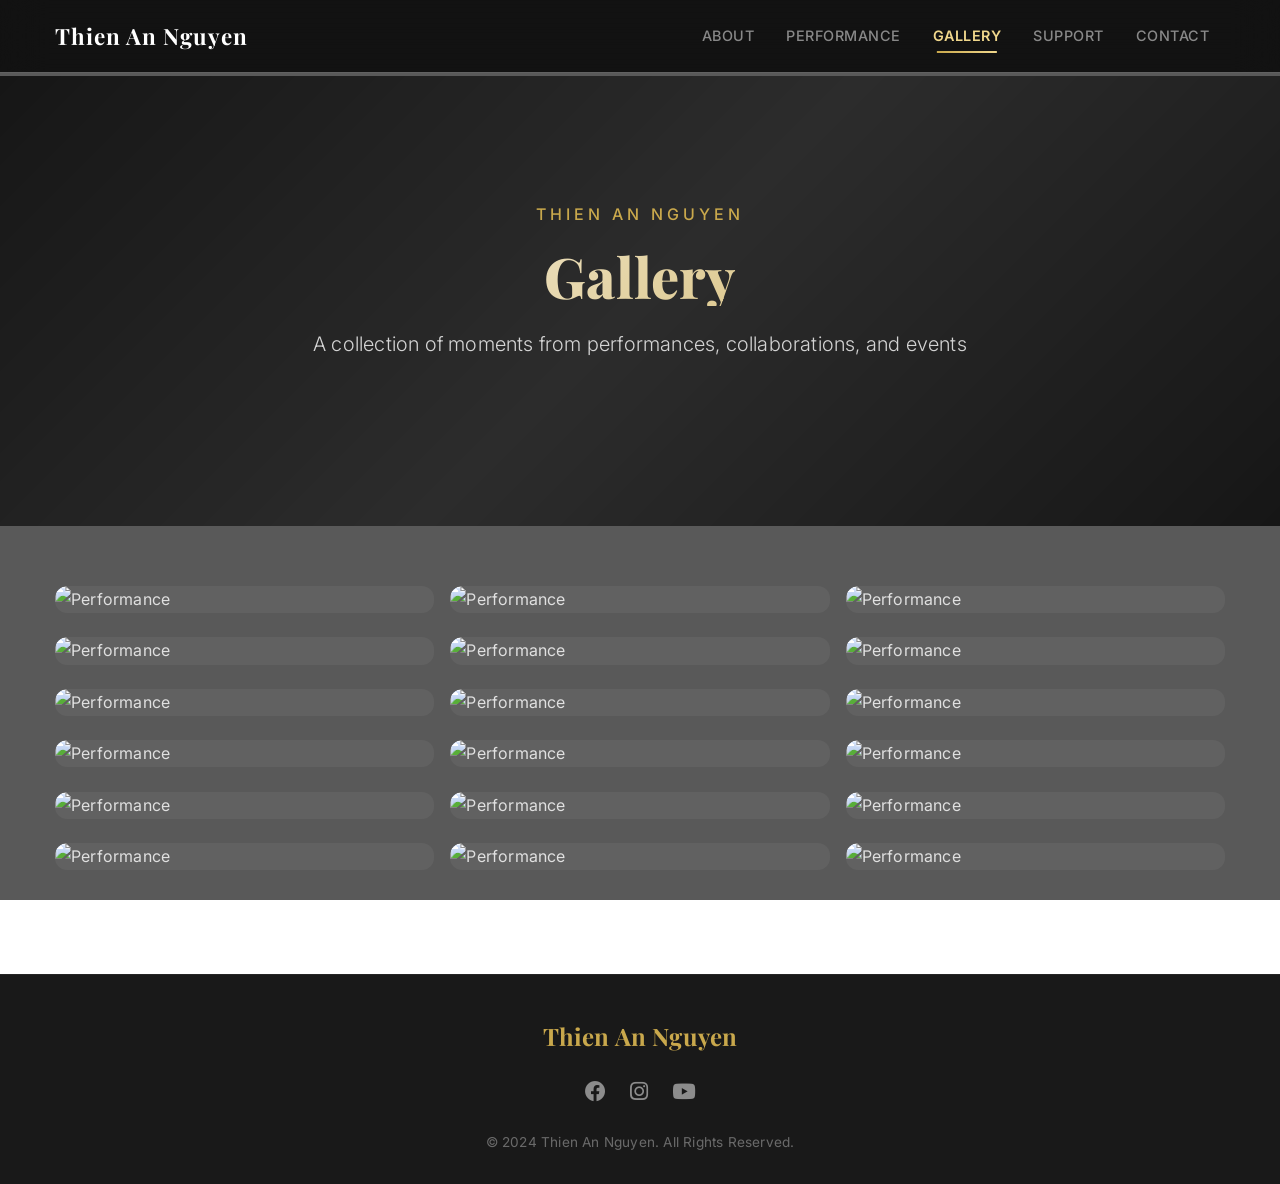
==== commit a4d5ccfd: "refactor: update gallery layout to use columns instead of grid and optimize image handling" ====
--- a/gallery/index.html
+++ b/gallery/index.html
@@ -63,85 +63,97 @@
         <!-- Gallery Grid -->
         <div class="gallery-full-grid" data-aos="fade-up">
 
-            <!--
-                HOW TO ADD PHOTOS:
-                1. Place your image files in the ../images/gallery/ folder
-                2. Copy one of the gallery-item blocks below
-                3. Update the src to point to your image: ../images/gallery/your-photo.jpg
-                4. Update the alt text to describe the photo
-                5. (Optional) Add class "gallery-item-wide" for a wider photo
-                   or "gallery-item-tall" for a taller photo
-
-                Example:
-                <div class="gallery-item">
-                    <img src="../images/gallery/my-show.jpg" alt="Live show at venue name" loading="lazy">
-                    <div class="gallery-overlay">
-                        <div class="gallery-caption">
-                            <h4>Show Title</h4>
-                            <p>Venue or event name</p>
-                        </div>
-                    </div>
-                </div>
-            -->
-
-            <div class="gallery-item gallery-item-wide">
-                <img src="../images/gallery/photo-1.jpg" alt="Performance" loading="lazy">
-                <div class="gallery-overlay">
-                    <div class="gallery-caption">
-                        <h4>Title</h4>
-                        <p>Description</p>
-                    </div>
-                </div>
-            </div>
-
-            <div class="gallery-item">
-                <img src="../images/gallery/photo-2.jpg" alt="Performance" loading="lazy">
-                <div class="gallery-overlay">
-                    <div class="gallery-caption">
-                        <h4>Title</h4>
-                        <p>Description</p>
-                    </div>
-                </div>
-            </div>
-
-            <div class="gallery-item">
-                <img src="../images/gallery/photo-3.jpg" alt="Performance" loading="lazy">
-                <div class="gallery-overlay">
-                    <div class="gallery-caption">
-                        <h4>Title</h4>
-                        <p>Description</p>
-                    </div>
-                </div>
-            </div>
-
-            <div class="gallery-item gallery-item-tall">
-                <img src="../images/gallery/photo-4.jpg" alt="Performance" loading="lazy">
-                <div class="gallery-overlay">
-                    <div class="gallery-caption">
-                        <h4>Title</h4>
-                        <p>Description</p>
-                    </div>
-                </div>
-            </div>
-
-            <div class="gallery-item">
-                <img src="../images/gallery/photo-5.jpg" alt="Performance" loading="lazy">
-                <div class="gallery-overlay">
-                    <div class="gallery-caption">
-                        <h4>Title</h4>
-                        <p>Description</p>
-                    </div>
-                </div>
-            </div>
-
-            <div class="gallery-item gallery-item-wide">
-                <img src="../images/gallery/photo-6.jpg" alt="Performance" loading="lazy">
-                <div class="gallery-overlay">
-                    <div class="gallery-caption">
-                        <h4>Title</h4>
-                        <p>Description</p>
-                    </div>
-                </div>
+            <!-- Col 1 flow -->
+            <div class="gallery-item">
+                <img src="../images/Hinh Thien An 1.jpg" alt="Performance" loading="lazy">
+                <div class="gallery-overlay"><div class="gallery-caption"></div></div>
+            </div>
+
+            <div class="gallery-item">
+                <img src="../images/475161670_594799660138086_2675917611097618161_n.jpg" alt="Performance" loading="lazy">
+                <div class="gallery-overlay"><div class="gallery-caption"></div></div>
+            </div>
+
+            <div class="gallery-item">
+                <img src="../images/Hinh Thien An 4.jpg" alt="Performance" loading="lazy">
+                <div class="gallery-overlay"><div class="gallery-caption"></div></div>
+            </div>
+
+            <div class="gallery-item">
+                <img src="../images/IMG_1138.jpg" alt="Performance" loading="lazy">
+                <div class="gallery-overlay"><div class="gallery-caption"></div></div>
+            </div>
+
+            <div class="gallery-item">
+                <img src="../images/IMG_1455.JPG" alt="Performance" loading="lazy">
+                <div class="gallery-overlay"><div class="gallery-caption"></div></div>
+            </div>
+
+            <div class="gallery-item">
+                <img src="../images/IMG_3618.jpg" alt="Performance" loading="lazy">
+                <div class="gallery-overlay"><div class="gallery-caption"></div></div>
+            </div>
+
+            <!-- Col 2 flow -->
+            <div class="gallery-item">
+                <img src="../images/Hinh Thien An 2.jpg" alt="Performance" loading="lazy">
+                <div class="gallery-overlay"><div class="gallery-caption"></div></div>
+            </div>
+
+            <div class="gallery-item">
+                <img src="../images/500770185_31024596350473255_864268117096538412_n.jpg" alt="Performance" loading="lazy">
+                <div class="gallery-overlay"><div class="gallery-caption"></div></div>
+            </div>
+
+            <div class="gallery-item">
+                <img src="../images/DSCF8409.JPG" alt="Performance" loading="lazy">
+                <div class="gallery-overlay"><div class="gallery-caption"></div></div>
+            </div>
+
+            <div class="gallery-item">
+                <img src="../images/IMG_1359.JPG" alt="Performance" loading="lazy">
+                <div class="gallery-overlay"><div class="gallery-caption"></div></div>
+            </div>
+
+            <div class="gallery-item">
+                <img src="../images/0BBA77A7-793D-47B1-A9B4-6A58883C3BAC.JPG" alt="Performance" loading="lazy">
+                <div class="gallery-overlay"><div class="gallery-caption"></div></div>
+            </div>
+
+            <div class="gallery-item">
+                <img src="../images/Hinh 1.JPG" alt="Performance" loading="lazy">
+                <div class="gallery-overlay"><div class="gallery-caption"></div></div>
+            </div>
+
+            <div class="gallery-item">
+                <img src="../images/IMG_3951.jpg" alt="Performance" loading="lazy">
+                <div class="gallery-overlay"><div class="gallery-caption"></div></div>
+            </div>
+
+            <!-- Col 3 flow -->
+            <div class="gallery-item">
+                <img src="../images/Hinh Thien An 3.jpg" alt="Performance" loading="lazy">
+                <div class="gallery-overlay"><div class="gallery-caption"></div></div>
+            </div>
+
+            <div class="gallery-item">
+                <img src="../images/475459797_594799503471435_3116515787604464607_n.jpg" alt="Performance" loading="lazy">
+                <div class="gallery-overlay"><div class="gallery-caption"></div></div>
+            </div>
+
+            <div class="gallery-item">
+                <img src="../images/495579760_30749375237995369_5261623886874235774_n.jpg" alt="Performance" loading="lazy">
+                <div class="gallery-overlay"><div class="gallery-caption"></div></div>
+            </div>
+
+            <div class="gallery-item">
+                <img src="../images/IMG_1362.JPG" alt="Performance" loading="lazy">
+                <div class="gallery-overlay"><div class="gallery-caption"></div></div>
+            </div>
+
+            <div class="gallery-item">
+                <img src="../images/IMG_1360.JPG" alt="Performance" loading="lazy">
+                <div class="gallery-overlay"><div class="gallery-caption"></div></div>
             </div>
 
         </div>
--- a/styles.css
+++ b/styles.css
@@ -396,9 +396,8 @@
 
 /* ===== GALLERY SECTION ===== */
 .gallery-grid {
-    display: grid;
-    grid-template-columns: repeat(3, 1fr);
-    gap: 16px;
+    columns: 3;
+    column-gap: 16px;
     margin-top: 20px;
 }
 
@@ -407,14 +406,17 @@
     overflow: hidden;
     border-radius: 12px;
     cursor: pointer;
-    aspect-ratio: 4/3;
     background: rgba(255, 255, 255, 0.05);
+    break-inside: avoid;
+    margin-bottom: 16px;
+    display: inline-block;
+    width: 100%;
 }
 
 .gallery-item img {
     width: 100%;
-    height: 100%;
-    object-fit: cover;
+    height: auto;
+    display: block;
     transition: transform 0.5s ease;
 }
 
@@ -480,14 +482,14 @@
 
 @media (max-width: 767px) {
     .gallery-grid {
-        grid-template-columns: repeat(2, 1fr);
-        gap: 10px;
+        columns: 2;
+        column-gap: 10px;
     }
 }
 
 @media (max-width: 480px) {
     .gallery-grid {
-        grid-template-columns: 1fr;
+        columns: 1;
     }
 }
 
--- a/gallery/gallery.css
+++ b/gallery/gallery.css
@@ -27,10 +27,8 @@
 
 /* Masonry-style Gallery Grid */
 .gallery-full-grid {
-    display: grid;
-    grid-template-columns: repeat(3, 1fr);
-    grid-auto-rows: 280px;
-    gap: 16px;
+    columns: 3;
+    column-gap: 16px;
 }
 
 .gallery-full-grid .gallery-item {
@@ -39,27 +37,22 @@
     border-radius: 12px;
     cursor: pointer;
     background: rgba(255, 255, 255, 0.05);
+    break-inside: avoid;
+    margin-bottom: 16px;
+    display: inline-block;
+    width: 100%;
 }
 
 .gallery-full-grid .gallery-item img {
     width: 100%;
-    height: 100%;
-    object-fit: cover;
+    height: auto;
+    display: block;
+    border-radius: 12px;
     transition: transform 0.6s ease;
 }
 
 .gallery-full-grid .gallery-item:hover img {
     transform: scale(1.08);
-}
-
-/* Wide items span 2 columns */
-.gallery-item-wide {
-    grid-column: span 2;
-}
-
-/* Tall items span 2 rows */
-.gallery-item-tall {
-    grid-row: span 2;
 }
 
 /* Gallery overlay with caption */
@@ -114,8 +107,7 @@
 /* Responsive */
 @media (max-width: 991px) {
     .gallery-full-grid {
-        grid-template-columns: repeat(2, 1fr);
-        grid-auto-rows: 240px;
+        columns: 2;
     }
 
     .gallery-hero .hero-title {
@@ -125,12 +117,7 @@
 
 @media (max-width: 575px) {
     .gallery-full-grid {
-        grid-template-columns: 1fr;
-        grid-auto-rows: 250px;
-    }
-
-    .gallery-item-wide {
-        grid-column: span 1;
+        columns: 1;
     }
 
     .gallery-container {
